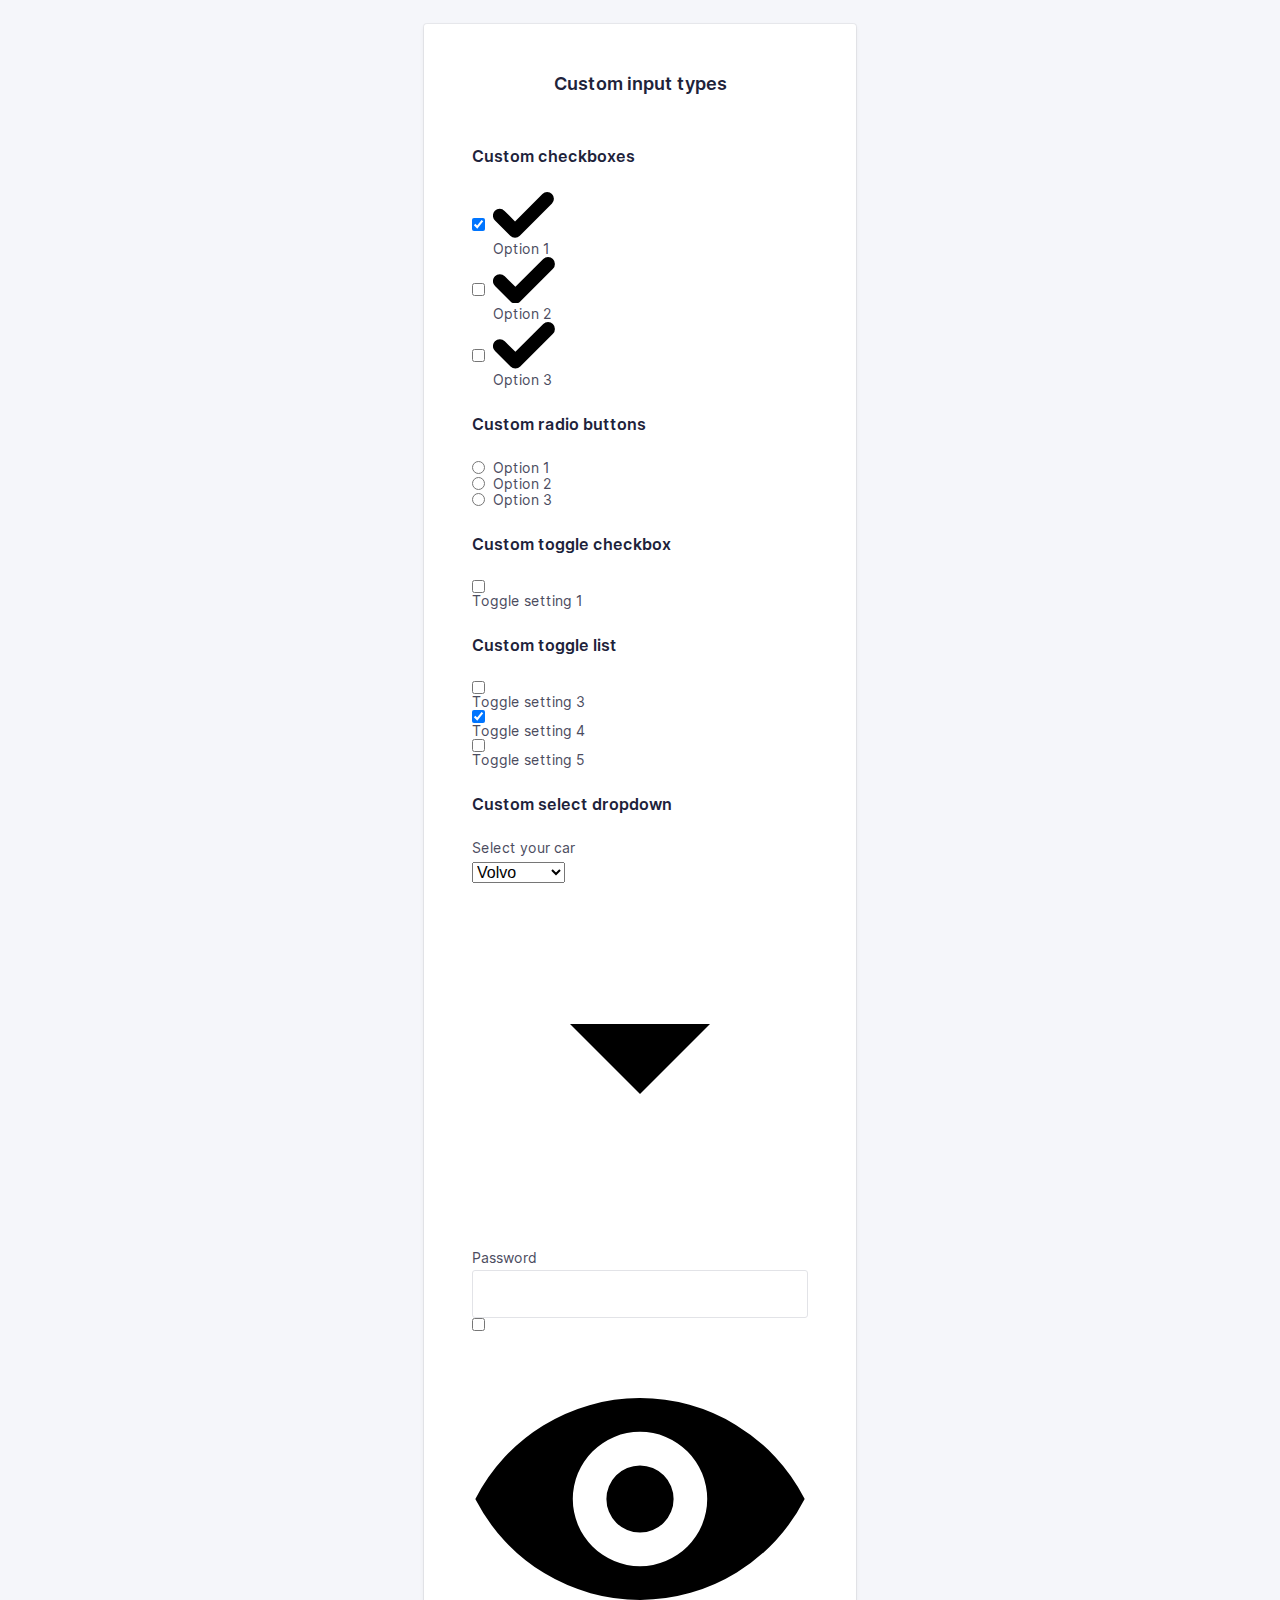
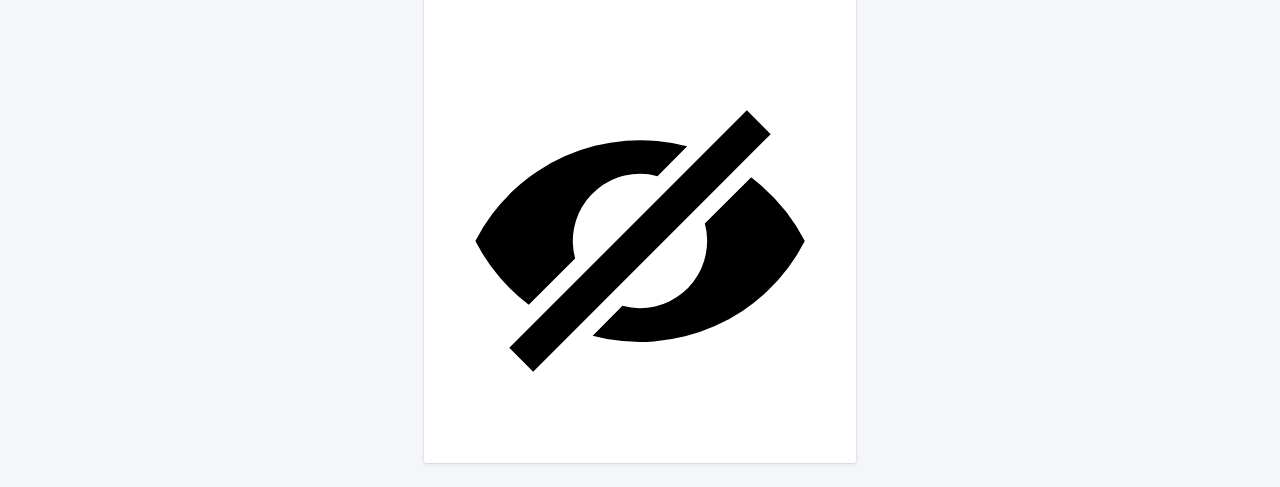
==== inputs.html @ 2135e6e4 "Initial commit" ====
<!doctype html>
<html lang="en">

<head>
    <meta charset="utf-8">
    <meta http-equiv="x-ua-compatible" content="ie=edge">
    <title>Blockport - Sign in</title>
    <meta name="description" content="This is my HTML5 boilerplate.">
    <meta name="viewport" content="width=device-width, initial-scale=1.0">
    <meta name="theme-color" content="#e85e00">

    <link rel="icon" href="favicon.svg">
    <link rel="apple-touch-icon" href="apple-touch-icon.png">
    <link rel="manifest" href="manifest.json">

    <script defer src="script/app.js"></script>
    <link rel="stylesheet" href="css/screen.css">
</head>

<body>
    <section class="o-row o-row--lg o-row--login o-row--beta">
        <div class="o-container u-max-width-xs">
            <form class="c-card" action="#">
                <div class="c-card__body">
                    <h2 class="c-card__title">
                        Custom input types
                    </h2>
                    <div class="o-section">
                        <!-- Custom checkboxes -->
                        <h5>
                            Custom checkboxes
                        </h5>
                        <ul class="o-list c-option-list">
                            <li class="c-form-field c-form-field--option c-option-list__item">
                                <input class="c-option c-option--hidden" type="checkbox" id="checkbox1" checked>
                                <label class="c-label c-label--option c-custom-option" for="checkbox1">
                                    <span class="c-custom-option__fake-input c-custom-option__fake-input--checkbox">
                                        <svg class="c-custom-option__symbol" xmlns="http://www.w3.org/2000/svg" viewBox="0 0 9 6.75">
                                            <path d="M4.75,9.5a1,1,0,0,1-.707-.293l-2.25-2.25A1,1,0,1,1,3.207,5.543L4.75,7.086,8.793,3.043a1,1,0,0,1,1.414,1.414l-4.75,4.75A1,1,0,0,1,4.75,9.5" transform="translate(-1.5 -2.75)" />
                                        </svg>
                                    </span>
                                    Option 1
                                </label>
                            </li>
                            <li class="c-form-field c-form-field--option c-option-list__item">
                                <input class="c-option c-option--hidden" type="checkbox" id="checkbox2">
                                <label class="c-label c-label--option c-custom-option" for="checkbox2">
                                    <span class="c-custom-option__fake-input c-custom-option__fake-input--checkbox">
                                        <svg class="c-custom-option__symbol" xmlns="http://www.w3.org/2000/svg" viewBox="0 0 9 6.75">
                                            <path d="M4.75,9.5a1,1,0,0,1-.707-.293l-2.25-2.25A1,1,0,1,1,3.207,5.543L4.75,7.086,8.793,3.043a1,1,0,0,1,1.414,1.414l-4.75,4.75A1,1,0,0,1,4.75,9.5" transform="translate(-1.5 -2.75)" />
                                        </svg>
                                    </span>
                                    Option 2
                                </label>
                            </li>
                            <li class="c-form-field c-form-field--option c-option-list__item">
                                <input class="c-option c-option--hidden" type="checkbox" id="checkbox3">
                                <label class="c-label c-label--option c-custom-option" for="checkbox3">
                                    <span class="c-custom-option__fake-input c-custom-option__fake-input--checkbox">
                                        <svg class="c-custom-option__symbol" xmlns="http://www.w3.org/2000/svg" viewBox="0 0 9 6.75">
                                            <path d="M4.75,9.5a1,1,0,0,1-.707-.293l-2.25-2.25A1,1,0,1,1,3.207,5.543L4.75,7.086,8.793,3.043a1,1,0,0,1,1.414,1.414l-4.75,4.75A1,1,0,0,1,4.75,9.5" transform="translate(-1.5 -2.75)" />
                                        </svg>
                                    </span>
                                    Option 3
                                </label>
                            </li>
                        </ul>
                    </div>
                    <div class="o-section">
                        <!-- Custom radio buttons -->
                        <h5>
                            Custom radio buttons
                        </h5>
                        <ul class="o-list c-option-list">
                            <li class="c-form-field c-form-field--option c-option-list__item">
                                <input class="c-option c-option--hidden" type="radio" name="radios" id="radio1">
                                <label class="c-label c-label--option c-custom-option" for="radio1">
                                    <span class="c-custom-option__fake-input c-custom-option__fake-input--radio">
                                        <span class="c-custom-option__symbol"></span>
                                    </span>
                                    Option 1
                                </label>
                            </li>
                            <li class="c-form-field c-form-field--option c-option-list__item">
                                <input class="c-option c-option--hidden" type="radio" name="radios" id="radio2">
                                <label class="c-label c-label--option c-custom-option" for="radio2">
                                    <span class="c-custom-option__fake-input c-custom-option__fake-input--radio">
                                        <span class="c-custom-option__symbol"></span>
                                    </span>
                                    Option 2
                                </label>
                            </li>
                            <li class="c-form-field c-form-field--option c-option-list__item">
                                <input class="c-option c-option--hidden" type="radio" name="radios" id="radio3">
                                <label class="c-label c-label--option c-custom-option" for="radio3">
                                    <span class="c-custom-option__fake-input c-custom-option__fake-input--radio">
                                        <span class="c-custom-option__symbol"></span>
                                    </span>
                                    Option 3
                                </label>
                            </li>
                        </ul>
                    </div>
                    <div class="o-section">
                        <!-- Custom toggle checkboxes -->
                        <h5>
                            Custom toggle checkbox
                        </h5>
                        <p>
                            <input class="c-option c-option--hidden" type="checkbox" id="toggle1">
                            <label class="c-label c-label--option c-custom-toggle" for="toggle1">
                                <span class="c-custom-toggle__fake-input">
                                </span>
                                Toggle setting 1
                            </label>
                        </p>
                    </div>
                    <div class="o-section">
                        <h5>
                            Custom toggle list
                        </h5>
                        <ul class="o-list c-custom-toggle-list">
                            <li class="c-custom-toggle-list__item">
                                <input class="c-option c-option--hidden" type="checkbox" id="toggle3">
                                <label class="c-label c-label--option c-custom-toggle c-custom-toggle--inverted" for="toggle3">
                                    <span class="c-custom-toggle__fake-input">
                                    </span>
                                    Toggle setting 3
                                </label>
                            </li>
                            <li class="c-custom-toggle-list__item">
                                <input class="c-option c-option--hidden" type="checkbox" id="toggle4" checked>
                                <label class="c-label c-label--option c-custom-toggle c-custom-toggle--inverted" for="toggle4">
                                    <span class="c-custom-toggle__fake-input">
                                    </span>
                                    Toggle setting 4
                                </label>
                            </li>
                            <li class="c-custom-toggle-list__item">
                                <input class="c-option c-option--hidden" type="checkbox" id="toggle5">
                                <label class="c-label c-label--option c-custom-toggle c-custom-toggle--inverted" for="toggle5">
                                    <span class="c-custom-toggle__fake-input">
                                    </span>
                                    Toggle setting 5
                                </label>
                            </li>
                        </ul>
                    </div>
                    <div class="o-section">
                        <!-- Custom select -->
                        <h5>
                            Custom select dropdown
                        </h5>
                        <p class="c-form-field">
                            <label class="c-label" for="select1">
                                Select your car
                            </label>
                            <span class="c-custom-select">
                                <select class="c-custom-select__input" class="" name="select1" id="select1">
                                    <option value="volvo">Volvo</option>
                                    <option value="saab">Saab</option>
                                    <option value="mercedes">Mercedes</option>
                                    <option value="audi">Audi</option>
                                </select>
                                <svg class="c-custom-select__symbol" xmlns="http://www.w3.org/2000/svg" viewBox="0 0 24 24">
                                    <path d="M7,10l5,5,5-5Z" />
                                </svg>
                            </span>
                        </p>
                    </div>
                    <p class="c-form-field">
                        <label class="c-label" for="password">
                            Password
                        </label>
                        <span class="c-password-toggle-container">
                            <input class="c-input c-input--password-with-toggle js-password-input" type="password" name="password" id="password" required />
                            <!-- Password toggle -->
                            <span class="c-password-toggle">
                                <input id="togglePasswordCheckbox" type="checkbox" class=" c-password-toggle__checkbox js-password-toggle-checkbox" tabindex="-1" />
                                <label class="c-password-toggle__label" for="togglePasswordCheckbox">
                                    <svg class="c-password-toggle__symbol c-password-toggle__symbol--show" xmlns="http://www.w3.org/2000/svg" viewBox="0 0 20 20">
                                        <path d="M6.4,133.876a11,11,0,0,1,19.571-.061l.029.061a11,11,0,0,1-19.571.061l-.029-.061Zm9.8,4a4,4,0,1,0,0-8h0a4,4,0,0,0,0,8Zm0-2a2,2,0,0,1,0-4h0a2,2,0,1,1,0,4Z" transform="translate(-6.2 -123.876)" />
                                    </svg>
                                    <svg class="c-password-toggle__symbol c-password-toggle__symbol--hide" xmlns="http://www.w3.org/2000/svg" viewBox="0 0 20 20">
                                        <path d="M19.009,73.18l-1.77,1.78a3.908,3.908,0,0,0-1.037-.137,4,4,0,0,0-3.857,5.065l-.007-.028-2.76,2.75A11.106,11.106,0,0,1,6.4,78.82,11.014,11.014,0,0,1,19.076,73.2L19,73.18Zm3.8,1.85a11.163,11.163,0,0,1,3.2,3.79,11.014,11.014,0,0,1-12.7,5.622l.077.018,1.77-1.78a3.907,3.907,0,0,0,1.037.137,4,4,0,0,0,3.857-5.065l.007.028,2.76-2.75Zm-.25-3.99,1.42,1.42L9.839,86.6l-1.42-1.42Z" transform="translate(-6.199 -68.82)" />
                                    </svg>
                                    <span class="o-hide-accessible">Show password</span>
                                </label>
                            </span>
                        </span>
                    </p>
                </div>
            </form>
        </div>
    </section>
</body>

</html>
---- css/screen.css ----
/*------------------------------------*\
#FONTS
\*------------------------------------*/

@font-face {
    font-family: "Inter Web";
    font-weight: 400;
    src: url("../fonts/Inter-Regular.woff2") format("woff2")
}

@font-face {
    font-family: "Inter Web";
    font-weight: 600;
    src: url("../fonts/Inter-SemiBold.woff2") format("woff2")
}

/*---------------------------------------/*
 # SETTINGS
/*---------------------------------------*/

:root {
    /* colors */
    --global-color-primary-h: 216deg;
    --global-color-primary-s: 100%;
    --global-color-primary-l: 60%;
    --global-color-primary-500-hsl: var(--global-color-primary-h) var(--global-color-primary-s) var(--global-color-primary-l);
    --global-color-primary-500: hsl(var(--global-color-primary-500-hsl));
    --global-color-primary-400: hsl(var(--global-color-primary-h) 100% 65%);
    --global-color-primary-600: hsl(var(--global-color-primary-h) 80% 55%);
    --global-color-primary-700: hsl(var(--global-color-primary-h) 65% 35%);
    --global-color-primary-500-alpha-75: hsl(var(--global-color-primary-500-hsl) / .75);
    --global-color-primary-500-alpha-30: hsl(var(--global-color-primary-500-hsl) / .3);

    --global-color-neutral-050: #F5F6FA;
    --global-color-neutral-100: #E2E3E7;
    --global-color-neutral-200: #caccd4;
    --global-color-neutral-300: #b5b6c0;
    --global-color-neutral-400: #a0a1ad;
    --global-color-neutral-500: #8b8c9a;
    --global-color-neutral-600: #757787;
    --global-color-neutral-700: #606274;
    --global-color-neutral-800: #4b4c60;
    --global-color-neutral-900: #35374d;
    --global-color-neutral-950: #20223a;

    /* border stuff */
    --global-borderRadius: 3px;
    --global-borderWidth: 1px;

    /* transitions */
    --global-transitionTiming-alpha: .1s ease-out;

    /* Baseline settings */
    --global-baseline: .5rem;
    --global-whitespace: calc(var(--global-baseline) * 3);
    /* = 24px */

    --global-whitespace-xs: calc(var(--global-baseline) / 2);
    /* = 4px */
    --global-whitespace-sm: calc(var(--global-baseline) * 1);
    /*  = 8px */
    --global-whitespace-md: calc(var(--global-baseline) * 2);
    /*  = 16px */
    --global-whitespace-lg: calc(var(--global-baseline) * 4);
    /*  = 32px */
    --global-whitespace-xl: calc(var(--global-whitespace) * 2);
    /*  = 48px */
    --global-whitespace-xxl: calc(var(--global-whitespace) * 3);
    /*  = 72px */
}

/*---------------------------------------/*
 # GENERIC
/*---------------------------------------*/

*,
*:before,
*:after {
    box-sizing: inherit;
    padding: 0;
    margin: 0;
    font-size: 100%;
    font-weight: normal;
}

img {
    display: block;
    max-width: 100%;
}

/*---------------------------------------/*
 # ELEMENTS
/*---------------------------------------*/
/*
    Elements: Page
    ---
    Default markup for page level elements
*/

html {
    line-height: 1.5;
    font-family: "Inter Web", Helvetica, arial, sans-serif;
    color: var(--global-color-neutral-950);
    background-color: var(--global-color-neutral-050);
    box-sizing: border-box;
    -webkit-font-smoothing: antialiased;
    -moz-osx-font-smoothing: grayscale;
}

/*
    Customize the background color and color to match your design.
*/

::selection {
    background: var(--global-color-primary-500);
    color: white;
}

/*
    Elements: typography
    ---
    Default markup for typographic elements
*/

h1,
h2,
h3 {
    font-weight: 700;
}

h1 {
    font-size: 2.25rem;
    line-height: calc(var(--global-baseline) * 6);
    margin: 0 0 var(--global-whitespace);
}

h2 {
    font-size: 2rem;
    line-height: calc(var(--global-baseline) * 5);
    margin: 0 0 var(--global-whitespace);
}

h3 {
    font-size: 1.125rem;
    line-height: calc(var(--global-baseline) * 4);
    margin: 0 0 var(--global-whitespace);
}

h4,
h5,
h6 {
    font-size: 1rem;
    font-weight: 600;
    line-height: calc(var(--global-baseline) * 3);
    margin: 0 0 var(--global-whitespace);
}

p,
ol,
ul,
dl,
table,
address,
figure {
    margin: 0 0 var(--global-whitespace);
}

ul,
ol {
    padding-left: var(--global-whitespace);
}

li {

    & ul,
    & ol {
        margin-bottom: 0;
    }
}

blockquote {
    font-style: normal;
    font-size: 1.375rem;
    line-height: calc(var(--global-baseline) * 6);
    margin: 0 0 var(--global-whitespace);
}

blockquote * {
    font-size: inherit;
    line-height: inherit;
}

figcaption {
    font-weight: 400;
    font-size: .75rem;
    line-height: calc(var(--global-baseline) * 2);
    margin-top: var(--global-whitespace-xxs);
}

hr {
    border: 0;
    height: var(--global-borderWidth);
    background: LightGrey;
    margin: 0 0 var(--global-whitespace);
}

a {

    &,
    &:visited {
        transition: all var(--global-transitionTiming-alpha);
        color: var(--global-color-primary-500);
        outline-color: var(--global-link-BoxShadowColor);
        outline-width: medium;
        outline-offset: 2px;
    }

    &:hover,
    &:focus {
        color: var(--global-color-primary-400);
    }

    &:active {
        color: var(--global-color-primary-600);
    }

}

label,
input {
    display: block;
}

input::placeholder {
    color: var(--global-color-neutral-300);
}

/*------------------------------------*\
#OBJECTS
\*------------------------------------*/

/*
    Objects: Row
    ---
    Creates a horizontal row that stretches the viewport and adds padding around children
*/

.o-row {
    display: flow-root;
    position: relative;
    padding: var(--global-whitespace) var(--global-whitespace) 0;
}

.o-row--login {
    min-height: 100vh;
    display: flex;
    align-items: center;
}

/*
    Objects: Container
    ---
    Creates a horizontal container that sets de global max-width
*/

.o-container {
    margin-left: auto;
    margin-right: auto;
    max-width: 79.5em;
    /* 79.5 * 16px = 1272 */
    width: 100%;
}

/*
    Objects: Layout
    ---
    The layout object provides us with a column-style layout system. This object
    contains the basic structural elements, but classes should be complemented
    with width utilities
*/

.o-layout {
    display: flex;
    flex-wrap: wrap;
}

.o-layout__item {
    width: 100%;
}

/* gutter modifiers, these affect o-layout__item too */

.o-layout--gutter {
    margin-left: calc(var(--global-whitespace) / -2);
    margin-right: calc(var(--global-whitespace) / -2);
}

.o-layout--gutter>.o-layout__item {
    padding-left: calc(var(--global-whitespace) / 2);
    padding-right: calc(var(--global-whitespace) / 2);
}

.o-layout--gutter-s {
    margin-left: calc(var(--global-whitespace-sm) * -1);
    margin-right: calc(var(--global-whitespace-sm) * -1);
}

.o-layout--gutter-s>.o-layout__item {
    padding-left: var(--global-whitespace-sm);
    padding-right: var(--global-whitespace-sm);
}

.o-layout--gutter-l {
    margin-left: calc(var(--global-whitespace-md) * -1);
    margin-right: calc(var(--global-whitespace-md) * -1);
}

.o-layout--gutter-l>.o-layout__item {
    padding-left: var(--global-whitespace-md);
    padding-right: var(--global-whitespace-md);
}

/* reverse horizontal row modifier */

.o-layout--row-reverse {
    flex-direction: row-reverse;
}

/* Horizontal alignment modifiers*/

.o-layout--justify-start {
    justify-content: flex-start;
}

.o-layout--justify-end {
    justify-content: flex-end;
}

.o-layout--justify-center {
    justify-content: center;
}

.o-layout--justify-space-around {
    justify-content: space-around;
}

.o-layout--justify-space-evenly {
    justify-content: space-evenly;
}

.o-layout--justify-space-between {
    justify-content: space-between;
}

/* Vertical alignment modifiers */

.o-layout--align-start {
    align-items: flex-start;
}

.o-layout--align-end {
    align-items: flex-end;
}

.o-layout--align-center {
    align-items: center;
}

.o-layout--align-baseline {
    align-items: baseline;
}

/* Vertical alignment modifiers that only work if there is one than one flex item */

.o-layout--align-content-start {
    align-content: start;
}

.o-layout--align-content-end {
    align-content: end;
}

.o-layout--align-content-center {
    align-content: center;
}

.o-layout--align-content-space-around {
    align-content: space-around;
}

.o-layout--align-content-space-between {
    align-content: space-between;
}

/*
    Objects: List
    ---
    Small reusable object to remove default list styling from lists
*/

.o-list {
    list-style: none;
    padding: 0;
}

/*
    Object: Button reset
    ---
    Small button reset object
*/

.o-button-reset {
    border: none;
    margin: 0;
    padding: 0;
    width: auto;
    overflow: visible;
    background: transparent;

    /* inherit font & color from ancestor */
    color: inherit;
    font: inherit;

    /* Normalize `line-height`. Cannot be changed from `normal` in Firefox 4+. */
    line-height: normal;

    /* Corrects font smoothing for webkit */
    -webkit-font-smoothing: inherit;
    -moz-osx-font-smoothing: inherit;

    /* Corrects inability to style clickable `input` types in iOS */
    -webkit-appearance: none;
}

/*
    Object: Hide accessible
    ---
    Accessibly hide any element
*/

.o-hide-accessible {
    position: absolute;
    width: 1px;
    height: 1px;
    padding: 0;
    margin: -1px;
    overflow: hidden;
    clip: rect(0, 0, 0, 0);
    border: 0;
}

/*------------------------------------*\
#COMPONENTS
\*------------------------------------*/

/*
    Component: Logo
    ---
    Website main logo
*/

.c-logo {
    height: var(--global-whitespace);
    display: flex;
    align-items: center;
    justify-content: center;
    margin-bottom: var(--global-whitespace-xl);
}

.c-logo__symbol {
    height: 100%;
}

.c-logo__path--1 {
    fill: var(--global-color-neutral-950);
}

.c-logo__path--2 {
    fill: var(--global-color-primary-500);
}

.c-logo__path--3 {
    fill: var(--global-color-primary-700);
}

/*
    Component: Card
    ---
    Card with box shadow
*/

.c-card {
    background-color: White;
    margin-bottom: var(--global-whitespace);
    border-radius: var(--global-borderRadius);
    box-shadow: 0 0 0 var(--global-borderWidth) rgba(0, 0, 0, 0.05), 0 2px 4px rgba(0, 0, 0, .075);
    overflow: hidden;
}

/* Add padding to child for more flexibility */
.c-card__body,
.c-card__footer {
    padding: var(--global-whitespace);
}

.c-card__footer {
    text-align: center;
    border-top: var(--global-borderWidth) solid var(--global-color-neutral-100);
}

.c-card__title {
    text-align: center;
    font-size: 1.125rem;
    line-height: calc(var(--global-baseline) * 3);
    font-weight: 600;

    @media (min-width: 27em) {
        margin-bottom: var(--global-whitespace-xl);
    }
}

/* This allows c-card__body and __footer to have equal padding everywhere */

.c-card__body>*:last-child,
.c-card__footer>*:last-child,
.c-card__body>*:last-child>*:last-child,
.c-card__footer>*:last-child>*:last-child {
    margin-bottom: 0;
}

@media (min-width: 27em) {
    .c-card__body {
        padding: var(--global-whitespace-xl);
    }
}

/*
    Component: Forms
    ---
    Everything form related here
*/

.c-form-field--option {
    display: flex;
    align-items: center;
}

/*
    Component: Input
    ---
    Class to put on all input="text" like form inputs
*/

.c-input {
    -webkit-appearance: none;
    -moz-appearance: none;
    appearance: none;
    width: 100%;
    border: var(--global-borderWidth) solid var(--global-color-neutral-100);
    border-radius: var(--global-borderRadius);
    color: var(--global-color-neutral-950);
    background-color: White;
    font-family: inherit;
    font-size: 1rem;
    line-height: calc(var(--global-baseline) * 3);
    padding: calc(var(--global-baseline) * 1.5 - var(--global-borderWidth)) var(--global-whitespace-md);
    outline: none;
    transition: border var(--global-transition-timing-alpha);

    &:hover {
        border-color: var(--global-color-neutral-200);
    }

    &:focus,
    &:active {
        border-color: var(--global-color-primary-500);
        box-shadow: 0 0 0 3px var(--global-color-primary-500-alpha-30);
    }
}

/* option input for checkboxes and radio buttons */

.c-option {
    margin-right: var(--global-whitespace-sm);
}

/*
    Component: Label
    ---
    Class to put on all form labels
*/

.c-label {
    margin-bottom: 0;
    font-size: .875rem;
    padding-bottom: var(--global-whitespace-xs);
    line-height: calc(var(--global-baseline) * 2);
    color: var(--global-color-neutral-800);
}

.c-label--option {
    padding-bottom: 0;
}

/*
    Component: Button
    ---
    Class to put on form buttons or
*/

.c-button {
    font-size: 1rem;
    font-weight: 700;
    border-radius: var(--global-borderRadius);
    border: var(--global-borderWidth) solid var(--global-color-primary-600);
    background-color: var(--global-color-primary-500);
    color: #fff;
    padding: calc(var(--global-baseline) * 1.5 - var(--global-borderWidth)) var(--global-whitespace-md);
    line-height: calc(var(--global-baseline) * 3);
    width: 100%;
    outline: none;
    transition: all var(--global-transition-timing-alpha);

    &:hover {
        background-color: var(--global-color-primary-400);
    }

    &:focus {
        box-shadow: 0 0 0 3px var(--global-color-primary-500-alpha-30);
    }

    &:active {
        background-color: var(--global-color-primary-600);
        box-shadow: none;
    }
}

/*------------------------------------*\
#UTILITIES
\*------------------------------------*/

/*
    Utilities: color
    ---
    Utility classes to put specific colors onto elements
*/

.u-color-neutral-500 {
    color: var(--global-color-neutral-500);
}

.u-color-neutral-600 {
    color: var(--global-color-neutral-600);
}

/*
    Utilities: spacing
    ---
    Utility classes to put specific margins and paddings onto elements
*/

.u-pt-clear {
    padding-top: 0 !important;
}

.u-mb-clear {
    margin-bottom: 0 !important;
}

.u-mb-xs {
    margin-bottom: var(--global-whitespace-xs) !important;
}

.u-mb-sm {
    margin-bottom: var(--global-whitespace-sm) !important;
}

.u-mb-md {
    margin-bottom: var(--global-whitespace-md) !important;
}

.u-mb-lg {
    margin-bottom: var(--global-whitespace-lg) !important;
}

.u-mb-xl {
    margin-bottom: var(--global-whitespace-xl) !important;
}

.u-mb-xl {
    margin-bottom: var(--global-whitespace-xl) !important;
}

/*
    Utilities: max-width
    ---
    Utility classes to put specific max widths onto elements
*/

.u-max-width-xs {
    max-width: 27em !important;
}

.u-max-width-sm {
    max-width: 39em !important;
}

.u-max-width-md {
    max-width: 50em !important;
}

.u-max-width-lg {
    max-width: 63.5em !important;
}

.u-max-width-none {
    max-width: none !important;
}


/*
    Utilities: align
    ---
    Utility classes align text or components
*/

.u-align-text-center {
    text-align: center;
}

.u-align-center {
    margin: 0 auto;
}

/*
    Utilities: text
    Utility classes to create smaller or bigger test
*/

.u-text-sm {
    font-size: .875rem;
}

/*
    Utilities: Widths
    ---
    Width utility classes
*/

.u-flex-basis-auto {
    flex-basis: auto;
}

.u-1-of-2 {
    flex-basis: 50% !important;
}

.u-2-of-2 {
    flex-basis: 100% !important;
}

.u-1-of-3 {
    flex-basis: 33.3333333333% !important;
}

.u-2-of-3 {
    flex-basis: 66.6666666667% !important;
}

.u-3-of-3 {
    flex-basis: 100% !important;
}

.u-1-of-4 {
    flex-basis: 25% !important;
}

.u-2-of-4 {
    flex-basis: 50% !important;
}

.u-3-of-4 {
    flex-basis: 75% !important;
}

.u-4-of-4 {
    flex-basis: 100% !important;
}

.u-1-of-5 {
    flex-basis: 20% !important;
}

.u-2-of-5 {
    flex-basis: 40% !important;
}

.u-3-of-5 {
    flex-basis: 60% !important;
}

.u-4-of-5 {
    flex-basis: 80% !important;
}

.u-5-of-5 {
    flex-basis: 100% !important;
}

.u-1-of-6 {
    flex-basis: 16.6666666667% !important;
}

.u-2-of-6 {
    flex-basis: 33.3333333333% !important;
}

.u-3-of-6 {
    flex-basis: 50% !important;
}

.u-4-of-6 {
    flex-basis: 66.6666666667% !important;
}

.u-5-of-6 {
    flex-basis: 83.3333333333% !important;
}

.u-6-of-6 {
    flex-basis: 100% !important;
}

@media (min-width: 36.0625em) {
    .u-1-of-2-bp1 {
        flex-basis: 50% !important;
    }

    .u-2-of-2-bp1 {
        flex-basis: 100% !important;
    }

    .u-1-of-3-bp1 {
        flex-basis: 33.3333333333% !important;
    }

    .u-2-of-3-bp1 {
        flex-basis: 66.6666666667% !important;
    }

    .u-3-of-3-bp1 {
        flex-basis: 100% !important;
    }

    .u-1-of-4-bp1 {
        flex-basis: 25% !important;
    }

    .u-2-of-4-bp1 {
        flex-basis: 50% !important;
    }

    .u-3-of-4-bp1 {
        flex-basis: 75% !important;
    }

    .u-4-of-4-bp1 {
        flex-basis: 100% !important;
    }

    .u-1-of-5-bp1 {
        flex-basis: 20% !important;
    }

    .u-2-of-5-bp1 {
        flex-basis: 40% !important;
    }

    .u-3-of-5-bp1 {
        flex-basis: 60% !important;
    }

    .u-4-of-5-bp1 {
        flex-basis: 80% !important;
    }

    .u-5-of-5-bp1 {
        flex-basis: 100% !important;
    }

    .u-1-of-6-bp1 {
        flex-basis: 16.6666666667% !important;
    }

    .u-2-of-6-bp1 {
        flex-basis: 33.3333333333% !important;
    }

    .u-3-of-6-bp1 {
        flex-basis: 50% !important;
    }

    .u-4-of-6-bp1 {
        flex-basis: 66.6666666667% !important;
    }

    .u-5-of-6-bp1 {
        flex-basis: 83.3333333333% !important;
    }

    .u-6-of-6-bp1 {
        flex-basis: 100% !important;
    }
}

@media (min-width: 48.0625em) {
    .u-1-of-2-bp2 {
        flex-basis: 50% !important;
    }

    .u-2-of-2-bp2 {
        flex-basis: 100% !important;
    }

    .u-1-of-3-bp2 {
        flex-basis: 33.3333333333% !important;
    }

    .u-2-of-3-bp2 {
        flex-basis: 66.6666666667% !important;
    }

    .u-3-of-3-bp2 {
        flex-basis: 100% !important;
    }

    .u-1-of-4-bp2 {
        flex-basis: 25% !important;
    }

    .u-2-of-4-bp2 {
        flex-basis: 50% !important;
    }

    .u-3-of-4-bp2 {
        flex-basis: 75% !important;
    }

    .u-4-of-4-bp2 {
        flex-basis: 100% !important;
    }

    .u-1-of-5-bp2 {
        flex-basis: 20% !important;
    }

    .u-2-of-5-bp2 {
        flex-basis: 40% !important;
    }

    .u-3-of-5-bp2 {
        flex-basis: 60% !important;
    }

    .u-4-of-5-bp2 {
        flex-basis: 80% !important;
    }

    .u-5-of-5-bp2 {
        flex-basis: 100% !important;
    }

    .u-1-of-6-bp2 {
        flex-basis: 16.6666666667% !important;
    }

    .u-2-of-6-bp2 {
        flex-basis: 33.3333333333% !important;
    }

    .u-3-of-6-bp2 {
        flex-basis: 50% !important;
    }

    .u-4-of-6-bp2 {
        flex-basis: 66.6666666667% !important;
    }

    .u-5-of-6-bp2 {
        flex-basis: 83.3333333333% !important;
    }

    .u-6-of-6-bp2 {
        flex-basis: 100% !important;
    }
}

@media (min-width: 62.0625em) {
    .u-1-of-2-bp3 {
        flex-basis: 50% !important;
    }

    .u-2-of-2-bp3 {
        flex-basis: 100% !important;
    }

    .u-1-of-3-bp3 {
        flex-basis: 33.3333333333% !important;
    }

    .u-2-of-3-bp3 {
        flex-basis: 66.6666666667% !important;
    }

    .u-3-of-3-bp3 {
        flex-basis: 100% !important;
    }

    .u-1-of-4-bp3 {
        flex-basis: 25% !important;
    }

    .u-2-of-4-bp3 {
        flex-basis: 50% !important;
    }

    .u-3-of-4-bp3 {
        flex-basis: 75% !important;
    }

    .u-4-of-4-bp3 {
        flex-basis: 100% !important;
    }

    .u-1-of-5-bp3 {
        flex-basis: 20% !important;
    }

    .u-2-of-5-bp3 {
        flex-basis: 40% !important;
    }

    .u-3-of-5-bp3 {
        flex-basis: 60% !important;
    }

    .u-4-of-5-bp3 {
        flex-basis: 80% !important;
    }

    .u-5-of-5-bp3 {
        flex-basis: 100% !important;
    }

    .u-1-of-6-bp3 {
        flex-basis: 16.6666666667% !important;
    }

    .u-2-of-6-bp3 {
        flex-basis: 33.3333333333% !important;
    }

    .u-3-of-6-bp3 {
        flex-basis: 50% !important;
    }

    .u-4-of-6-bp3 {
        flex-basis: 66.6666666667% !important;
    }

    .u-5-of-6-bp3 {
        flex-basis: 83.3333333333% !important;
    }

    .u-6-of-6-bp3 {
        flex-basis: 100% !important;
    }
}

@media (min-width: 75.0625em) {
    .u-1-of-2-bp4 {
        flex-basis: 50% !important;
    }

    .u-2-of-2-bp4 {
        flex-basis: 100% !important;
    }

    .u-1-of-3-bp4 {
        flex-basis: 33.3333333333% !important;
    }

    .u-2-of-3-bp4 {
        flex-basis: 66.6666666667% !important;
    }

    .u-3-of-3-bp4 {
        flex-basis: 100% !important;
    }

    .u-1-of-4-bp4 {
        flex-basis: 25% !important;
    }

    .u-2-of-4-bp4 {
        flex-basis: 50% !important;
    }

    .u-3-of-4-bp4 {
        flex-basis: 75% !important;
    }

    .u-4-of-4-bp4 {
        flex-basis: 100% !important;
    }

    .u-1-of-5-bp4 {
        flex-basis: 20% !important;
    }

    .u-2-of-5-bp4 {
        flex-basis: 40% !important;
    }

    .u-3-of-5-bp4 {
        flex-basis: 60% !important;
    }

    .u-4-of-5-bp4 {
        flex-basis: 80% !important;
    }

    .u-5-of-5-bp4 {
        flex-basis: 100% !important;
    }

    .u-1-of-6-bp4 {
        flex-basis: 16.6666666667% !important;
    }

    .u-2-of-6-bp4 {
        flex-basis: 33.3333333333% !important;
    }

    .u-3-of-6-bp4 {
        flex-basis: 50% !important;
    }

    .u-4-of-6-bp4 {
        flex-basis: 66.6666666667% !important;
    }

    .u-5-of-6-bp4 {
        flex-basis: 83.3333333333% !important;
    }

    .u-6-of-6-bp4 {
        flex-basis: 100% !important;
    }
}

@media (min-width: 87.5625em) {
    .u-1-of-2-bp5 {
        flex-basis: 50% !important;
    }

    .u-2-of-2-bp5 {
        flex-basis: 100% !important;
    }

    .u-1-of-3-bp5 {
        flex-basis: 33.3333333333% !important;
    }

    .u-2-of-3-bp5 {
        flex-basis: 66.6666666667% !important;
    }

    .u-3-of-3-bp5 {
        flex-basis: 100% !important;
    }

    .u-1-of-4-bp5 {
        flex-basis: 25% !important;
    }

    .u-2-of-4-bp5 {
        flex-basis: 50% !important;
    }

    .u-3-of-4-bp5 {
        flex-basis: 75% !important;
    }

    .u-4-of-4-bp5 {
        flex-basis: 100% !important;
    }

    .u-1-of-5-bp5 {
        flex-basis: 20% !important;
    }

    .u-2-of-5-bp5 {
        flex-basis: 40% !important;
    }

    .u-3-of-5-bp5 {
        flex-basis: 60% !important;
    }

    .u-4-of-5-bp5 {
        flex-basis: 80% !important;
    }

    .u-5-of-5-bp5 {
        flex-basis: 100% !important;
    }

    .u-1-of-6-bp5 {
        flex-basis: 16.6666666667% !important;
    }

    .u-2-of-6-bp5 {
        flex-basis: 33.3333333333% !important;
    }

    .u-3-of-6-bp5 {
        flex-basis: 50% !important;
    }

    .u-4-of-6-bp5 {
        flex-basis: 66.6666666667% !important;
    }

    .u-5-of-6-bp5 {
        flex-basis: 83.3333333333% !important;
    }

    .u-6-of-6-bp5 {
        flex-basis: 100% !important;
    }
}
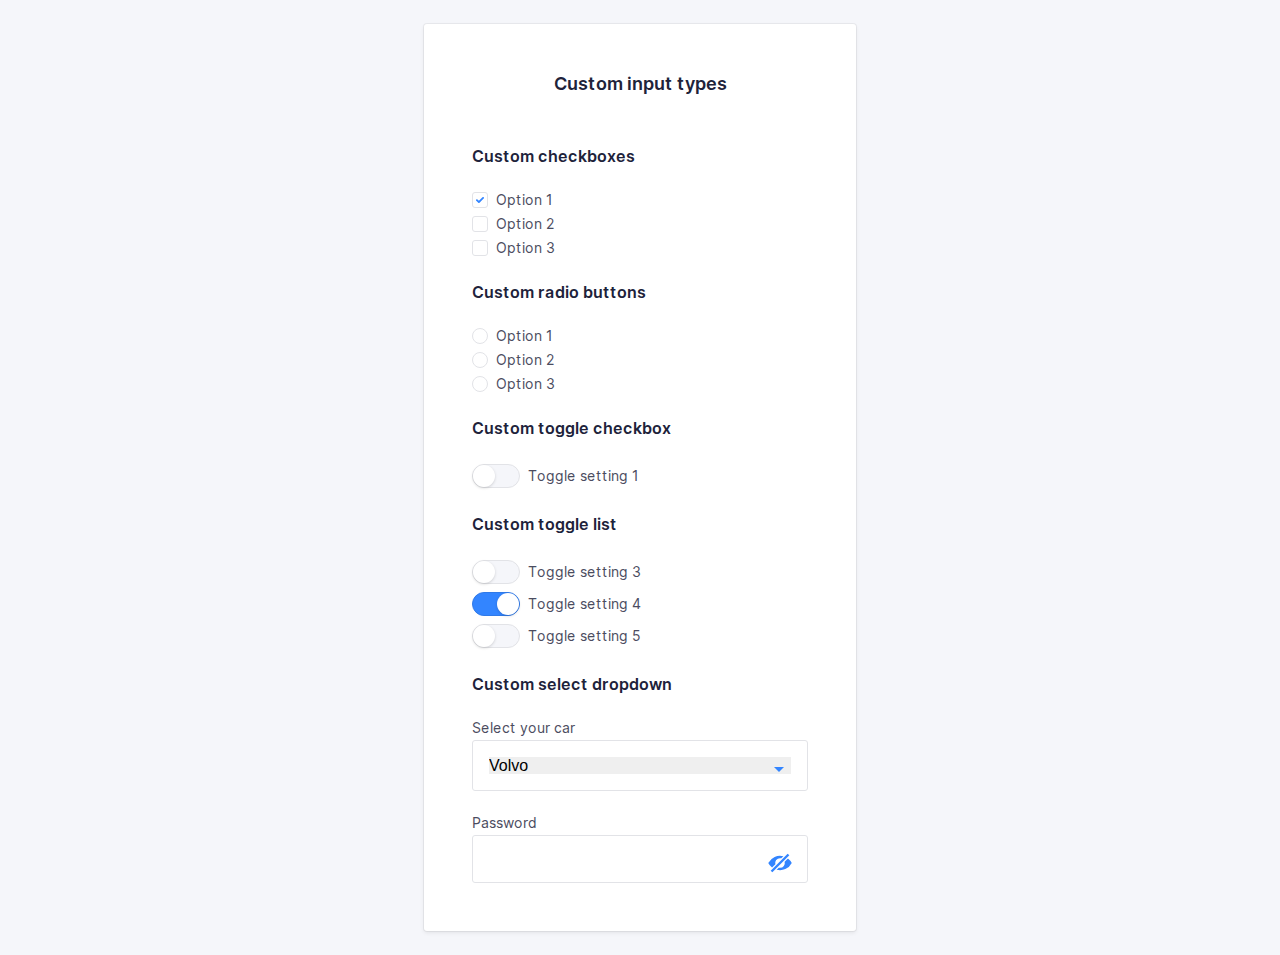
==== commit 4f84e062: "labo done, toto: dark mode" ====
--- a/inputs.html
+++ b/inputs.html
@@ -32,7 +32,7 @@
                         </h5>
                         <ul class="o-list c-option-list">
                             <li class="c-form-field c-form-field--option c-option-list__item">
-                                <input class="c-option c-option--hidden" type="checkbox" id="checkbox1" checked>
+                                <input class="c-option c-option--hidden o-hide-accessible" type="checkbox" id="checkbox1" checked>
                                 <label class="c-label c-label--option c-custom-option" for="checkbox1">
                                     <span class="c-custom-option__fake-input c-custom-option__fake-input--checkbox">
                                         <svg class="c-custom-option__symbol" xmlns="http://www.w3.org/2000/svg" viewBox="0 0 9 6.75">
@@ -43,7 +43,7 @@
                                 </label>
                             </li>
                             <li class="c-form-field c-form-field--option c-option-list__item">
-                                <input class="c-option c-option--hidden" type="checkbox" id="checkbox2">
+                                <input class="c-option c-option--hidden o-hide-accessible" type="checkbox" id="checkbox2">
                                 <label class="c-label c-label--option c-custom-option" for="checkbox2">
                                     <span class="c-custom-option__fake-input c-custom-option__fake-input--checkbox">
                                         <svg class="c-custom-option__symbol" xmlns="http://www.w3.org/2000/svg" viewBox="0 0 9 6.75">
@@ -54,7 +54,7 @@
                                 </label>
                             </li>
                             <li class="c-form-field c-form-field--option c-option-list__item">
-                                <input class="c-option c-option--hidden" type="checkbox" id="checkbox3">
+                                <input class="c-option c-option--hidden o-hide-accessible" type="checkbox" id="checkbox3">
                                 <label class="c-label c-label--option c-custom-option" for="checkbox3">
                                     <span class="c-custom-option__fake-input c-custom-option__fake-input--checkbox">
                                         <svg class="c-custom-option__symbol" xmlns="http://www.w3.org/2000/svg" viewBox="0 0 9 6.75">
@@ -73,7 +73,7 @@
                         </h5>
                         <ul class="o-list c-option-list">
                             <li class="c-form-field c-form-field--option c-option-list__item">
-                                <input class="c-option c-option--hidden" type="radio" name="radios" id="radio1">
+                                <input class="c-option c-option--hidden o-hide-accessible" type="radio" name="radios" id="radio1">
                                 <label class="c-label c-label--option c-custom-option" for="radio1">
                                     <span class="c-custom-option__fake-input c-custom-option__fake-input--radio">
                                         <span class="c-custom-option__symbol"></span>
@@ -82,7 +82,7 @@
                                 </label>
                             </li>
                             <li class="c-form-field c-form-field--option c-option-list__item">
-                                <input class="c-option c-option--hidden" type="radio" name="radios" id="radio2">
+                                <input class="c-option c-option--hidden o-hide-accessible" type="radio" name="radios" id="radio2">
                                 <label class="c-label c-label--option c-custom-option" for="radio2">
                                     <span class="c-custom-option__fake-input c-custom-option__fake-input--radio">
                                         <span class="c-custom-option__symbol"></span>
@@ -91,7 +91,7 @@
                                 </label>
                             </li>
                             <li class="c-form-field c-form-field--option c-option-list__item">
-                                <input class="c-option c-option--hidden" type="radio" name="radios" id="radio3">
+                                <input class="c-option c-option--hidden o-hide-accessible" type="radio" name="radios" id="radio3">
                                 <label class="c-label c-label--option c-custom-option" for="radio3">
                                     <span class="c-custom-option__fake-input c-custom-option__fake-input--radio">
                                         <span class="c-custom-option__symbol"></span>
@@ -107,7 +107,7 @@
                             Custom toggle checkbox
                         </h5>
                         <p>
-                            <input class="c-option c-option--hidden" type="checkbox" id="toggle1">
+                            <input class="c-option c-option--hidden o-hide-accessible" type="checkbox" id="toggle1">
                             <label class="c-label c-label--option c-custom-toggle" for="toggle1">
                                 <span class="c-custom-toggle__fake-input">
                                 </span>
@@ -121,7 +121,7 @@
                         </h5>
                         <ul class="o-list c-custom-toggle-list">
                             <li class="c-custom-toggle-list__item">
-                                <input class="c-option c-option--hidden" type="checkbox" id="toggle3">
+                                <input class="c-option c-option--hidden o-hide-accessible" type="checkbox" id="toggle3">
                                 <label class="c-label c-label--option c-custom-toggle c-custom-toggle--inverted" for="toggle3">
                                     <span class="c-custom-toggle__fake-input">
                                     </span>
@@ -129,7 +129,7 @@
                                 </label>
                             </li>
                             <li class="c-custom-toggle-list__item">
-                                <input class="c-option c-option--hidden" type="checkbox" id="toggle4" checked>
+                                <input class="c-option c-option--hidden o-hide-accessible" type="checkbox" id="toggle4" checked>
                                 <label class="c-label c-label--option c-custom-toggle c-custom-toggle--inverted" for="toggle4">
                                     <span class="c-custom-toggle__fake-input">
                                     </span>
@@ -137,7 +137,7 @@
                                 </label>
                             </li>
                             <li class="c-custom-toggle-list__item">
-                                <input class="c-option c-option--hidden" type="checkbox" id="toggle5">
+                                <input class="c-option c-option--hidden o-hide-accessible" type="checkbox" id="toggle5">
                                 <label class="c-label c-label--option c-custom-toggle c-custom-toggle--inverted" for="toggle5">
                                     <span class="c-custom-toggle__fake-input">
                                     </span>
@@ -176,7 +176,7 @@
                             <input class="c-input c-input--password-with-toggle js-password-input" type="password" name="password" id="password" required />
                             <!-- Password toggle -->
                             <span class="c-password-toggle">
-                                <input id="togglePasswordCheckbox" type="checkbox" class=" c-password-toggle__checkbox js-password-toggle-checkbox" tabindex="-1" />
+                                <input id="togglePasswordCheckbox" type="checkbox" class="c-password-toggle__checkbox js-password-toggle-checkbox o-hide-accessible" tabindex="-1" />
                                 <label class="c-password-toggle__label" for="togglePasswordCheckbox">
                                     <svg class="c-password-toggle__symbol c-password-toggle__symbol--show" xmlns="http://www.w3.org/2000/svg" viewBox="0 0 20 20">
                                         <path d="M6.4,133.876a11,11,0,0,1,19.571-.061l.029.061a11,11,0,0,1-19.571.061l-.029-.061Zm9.8,4a4,4,0,1,0,0-8h0a4,4,0,0,0,0,8Zm0-2a2,2,0,0,1,0-4h0a2,2,0,1,1,0,4Z" transform="translate(-6.2 -123.876)" />
--- a/css/screen.css
+++ b/css/screen.css
@@ -3,15 +3,15 @@
 \*------------------------------------*/
 
 @font-face {
-    font-family: "Inter Web";
+    font-family: 'Inter Web';
     font-weight: 400;
-    src: url("../fonts/Inter-Regular.woff2") format("woff2")
+    src: url('../fonts/Inter-Regular.woff2') format('woff2');
 }
 
 @font-face {
-    font-family: "Inter Web";
+    font-family: 'Inter Web';
     font-weight: 600;
-    src: url("../fonts/Inter-SemiBold.woff2") format("woff2")
+    src: url('../fonts/Inter-SemiBold.woff2') format('woff2');
 }
 
 /*---------------------------------------/*
@@ -28,11 +28,12 @@
     --global-color-primary-400: hsl(var(--global-color-primary-h) 100% 65%);
     --global-color-primary-600: hsl(var(--global-color-primary-h) 80% 55%);
     --global-color-primary-700: hsl(var(--global-color-primary-h) 65% 35%);
-    --global-color-primary-500-alpha-75: hsl(var(--global-color-primary-500-hsl) / .75);
-    --global-color-primary-500-alpha-30: hsl(var(--global-color-primary-500-hsl) / .3);
-
-    --global-color-neutral-050: #F5F6FA;
-    --global-color-neutral-100: #E2E3E7;
+    --global-color-primary-500-alpha-75: hsl(var(--global-color-primary-500-hsl) / 0.75);
+    --global-color-primary-500-alpha-30: hsl(var(--global-color-primary-500-hsl) / 0.3);
+    --global-color-shadow: rgba(0, 0, 0, .16);
+
+    --global-color-neutral-050: #f5f6fa;
+    --global-color-neutral-100: #e2e3e7;
     --global-color-neutral-200: #caccd4;
     --global-color-neutral-300: #b5b6c0;
     --global-color-neutral-400: #a0a1ad;
@@ -43,15 +44,26 @@
     --global-color-neutral-900: #35374d;
     --global-color-neutral-950: #20223a;
 
+    --global-input-color: var(--global-color-neutral-950);
+    --global-input-background: white;
+    --global-input-borderColor: var(--global-color-neutral-100);
+    --global-input-hover-borderColor: var(--global-color-neutral-200);
+    --global-input-focus-borderColor: var(--global-color-primary-500);
+    --global-input-focus-boxShadow: 0 0 0 3px var(--global-color-primary-500-alpha-30);
+    --global-input-toggle-background: var(--global-color-neutral-050);
+    --global-input-toggle-ballColor: white;
+    --global-input-toggle-ballShadow: 0 1px 3px var(--global-color-shadow);
+
     /* border stuff */
     --global-borderRadius: 3px;
     --global-borderWidth: 1px;
 
     /* transitions */
-    --global-transitionTiming-alpha: .1s ease-out;
+    --global-transitionTiming-alpha: 0.1s ease-out;
+    --global-transition-2-ease: .2s ease;
 
     /* Baseline settings */
-    --global-baseline: .5rem;
+    --global-baseline: 0.5rem;
     --global-whitespace: calc(var(--global-baseline) * 3);
     /* = 24px */
 
@@ -69,6 +81,49 @@
     /*  = 72px */
 }
 
+@media (prefers-color-scheme: dark) {
+    :root {
+        --global-input-color: var(--global-color-neutral-050);
+        --global-input-background: var(--global-color-neutral-950);
+        --global-input-borderColor: var(--global-color-neutral-900);
+    }
+}
+
+@keyframes easeOutElastic {
+	0% {
+		transform: translateX(0%);
+	}
+
+	16% {
+		transform: translateX(-132.27%);
+	}
+
+	28% {
+		transform: translateX(-86.88%);
+	}
+
+	44% {
+		transform: translateX(-104.63%);
+	}
+
+	59% {
+		transform: translateX(-98.36%);
+	}
+
+	73% {
+		transform: translateX(-100.58%);
+	}
+
+	88% {
+		transform: translateX(-99.8%);
+	}
+
+	100% {
+		transform: translateX(-100%);
+	}
+
+}
+
 /*---------------------------------------/*
  # GENERIC
 /*---------------------------------------*/
@@ -99,7 +154,7 @@
 
 html {
     line-height: 1.5;
-    font-family: "Inter Web", Helvetica, arial, sans-serif;
+    font-family: 'Inter Web', Helvetica, arial, sans-serif;
     color: var(--global-color-neutral-950);
     background-color: var(--global-color-neutral-050);
     box-sizing: border-box;
@@ -192,7 +247,7 @@
 
 figcaption {
     font-weight: 400;
-    font-size: .75rem;
+    font-size: 0.75rem;
     line-height: calc(var(--global-baseline) * 2);
     margin-top: var(--global-whitespace-xxs);
 }
@@ -223,7 +278,6 @@
     &:active {
         color: var(--global-color-primary-600);
     }
-
 }
 
 label,
@@ -493,7 +547,7 @@
     background-color: White;
     margin-bottom: var(--global-whitespace);
     border-radius: var(--global-borderRadius);
-    box-shadow: 0 0 0 var(--global-borderWidth) rgba(0, 0, 0, 0.05), 0 2px 4px rgba(0, 0, 0, .075);
+    box-shadow: 0 0 0 var(--global-borderWidth) rgba(0, 0, 0, 0.05), 0 2px 4px rgba(0, 0, 0, 0.075);
     overflow: hidden;
 }
 
@@ -543,6 +597,7 @@
 .c-form-field--option {
     display: flex;
     align-items: center;
+    margin-bottom: 0.5rem;
 }
 
 /*
@@ -556,10 +611,10 @@
     -moz-appearance: none;
     appearance: none;
     width: 100%;
-    border: var(--global-borderWidth) solid var(--global-color-neutral-100);
+    border: var(--global-borderWidth) solid var(--global-input-borderColor);
     border-radius: var(--global-borderRadius);
-    color: var(--global-color-neutral-950);
-    background-color: White;
+    color: var(--global-input-color);
+    background-color: var(--global-input-background);
     font-family: inherit;
     font-size: 1rem;
     line-height: calc(var(--global-baseline) * 3);
@@ -568,13 +623,13 @@
     transition: border var(--global-transition-timing-alpha);
 
     &:hover {
-        border-color: var(--global-color-neutral-200);
+        border-color: var(--global-input-hover-borderColor);
     }
 
     &:focus,
     &:active {
-        border-color: var(--global-color-primary-500);
-        box-shadow: 0 0 0 3px var(--global-color-primary-500-alpha-30);
+        border-color: var(--global-input-focus-borderColor);
+        box-shadow: var(--global-input-focus-boxShadow);
     }
 }
 
@@ -592,7 +647,7 @@
 
 .c-label {
     margin-bottom: 0;
-    font-size: .875rem;
+    font-size: 0.875rem;
     padding-bottom: var(--global-whitespace-xs);
     line-height: calc(var(--global-baseline) * 2);
     color: var(--global-color-neutral-800);
@@ -635,6 +690,191 @@
     }
 }
 
+/* 
+    ---
+    * Component: CUSTOM CHECKBOXES AND RADIO BUTTONS
+    ---
+*/
+
+.c-option--hidden+.c-custom-option {
+    display: flex;
+    gap: 0.5rem;
+
+    & .c-custom-option__fake-input {
+        min-width: 1rem;
+        border: 1px solid var(--global-input-borderColor);
+        border-radius: var(--global-borderRadius);
+        display: flex;
+        justify-content: center;
+        align-items: center;
+        transition: border var(--global-transition-2-ease);
+
+        & .c-custom-option__symbol {
+            opacity: 0;
+            max-width: 0.5rem;
+            fill: var(--global-color-primary-500);
+            transition: opacity var(--global-transition-2-ease);
+        }
+    }
+
+    & .c-custom-option__fake-input--radio {
+        border-radius: 100%;
+
+        & .c-custom-option__symbol {}
+    }
+
+    &:hover {
+        & .c-custom-option__fake-input {
+            border-color: var(--global-input-hover-borderColor);
+        }
+    }
+}
+
+.c-option--hidden:checked+.c-custom-option {
+    & .c-custom-option__fake-input {
+        & .c-custom-option__symbol {
+            opacity: 100;
+            fill: var(--global-color-primary-500);
+        }
+    }
+
+    & .c-custom-option__fake-input--radio {
+        & .c-custom-option__symbol {
+            background-color: var(--global-color-primary-500);
+            border-radius: 100%;
+            width: 0.375rem;
+            height: 0.375rem;
+        }
+    }
+}
+
+/* .c-option--hidden:active+.c-custom-option, */
+.c-option--hidden:focus-visible+.c-custom-option {
+    & .c-custom-option__fake-input {
+        border: 1px solid var(--global-input-focus-borderColor);
+        box-shadow: var(--global-input-focus-boxShadow);
+
+        & .c-custom-option__symbol {}
+    }
+}
+
+/* 
+    ---
+    * Component: CUSTOM TOGGLE BUTTONS
+    ---
+*/
+
+.c-option--hidden+.c-custom-toggle {
+    display: flex;
+    align-items: center;
+    gap: .5rem;
+    margin-bottom: .5rem;
+
+    & .c-custom-toggle__fake-input {
+        display: block;
+        width: 3rem;
+        height: 1.5rem;
+        border-radius: 1.5rem;
+        border: 1px solid var(--global-input-borderColor);
+        background-color: var(--global-input-toggle-background);
+        transition: background var(--global-transition-2-ease);
+
+        &::after {
+            content: "";
+            display: block;
+            background-color: var(--global-input-toggle-ballColor);
+            height: 1.375rem;
+            width: 1.375rem;
+            border-radius: 1.5rem;
+            box-shadow: var(--global-input-toggle-ballShadow);
+            transition: transform var(--global-transition-2-ease);
+        }
+    }
+}
+
+.c-option--hidden:checked+.c-custom-toggle {
+    & .c-custom-toggle__fake-input {
+        background-color: var(--global-color-primary-500);
+        border-color: var(--global-color-primary-600);
+        &::after {
+            transform: translateX(1.5rem);
+        }
+    }
+}
+
+.c-option--hidden:focus-visible+.c-custom-toggle {
+    & .c-custom-toggle__fake-input {
+        border: 1px solid var(--global-input-focus-borderColor);
+        box-shadow: var(--global-input-focus-boxShadow);
+
+        & .c-custom-option__symbol {}
+    }
+}
+
+/* 
+    * CUSTOM SELECT
+*/
+
+.c-custom-select {
+    border: 1px solid var(--global-input-borderColor);
+    border-radius: var(--global-borderRadius);
+    display: flex;
+    justify-content: space-between;
+    padding: 1rem;
+    position: relative;
+
+    & .c-custom-select__input {
+        appearance: none;
+        border: none;
+        width: 100%;
+        outline: none;
+    }
+
+    & .c-custom-select__symbol {
+        width: 1.5rem;
+        fill: var(--global-color-primary-500);
+        position: absolute;
+        right: 0;
+        margin-right: 1rem;
+        pointer-events: none;
+    }
+}
+
+/* 
+    * CUSTOM PASSWORD
+*/
+
+.c-password-toggle-container {
+    position: relative;
+    & .c-password-toggle {
+
+        & .c-password-toggle__checkbox+.c-password-toggle__label {
+            & .c-password-toggle__symbol {
+                fill: var(--global-color-primary-500);
+                max-width: 1.5rem;
+                position: absolute;
+                top: 1rem;
+                right: 1rem;
+            }
+            & .c-password-toggle__symbol--show {
+                display: none;
+            }
+            & .c-password-toggle__symbol--hide {
+                display: block;
+            }
+        }
+        & .c-password-toggle__checkbox:checked+.c-password-toggle__label {
+            & .c-password-toggle__symbol--show {
+                display: block;
+            }
+            & .c-password-toggle__symbol--hide {
+                display: none;
+            }
+        }
+    }
+}
+
+
 /*------------------------------------*\
 #UTILITIES
 \*------------------------------------*/
@@ -717,7 +957,6 @@
     max-width: none !important;
 }
 
-
 /*
     Utilities: align
     ---
@@ -738,7 +977,7 @@
 */
 
 .u-text-sm {
-    font-size: .875rem;
+    font-size: 0.875rem;
 }
 
 /*
